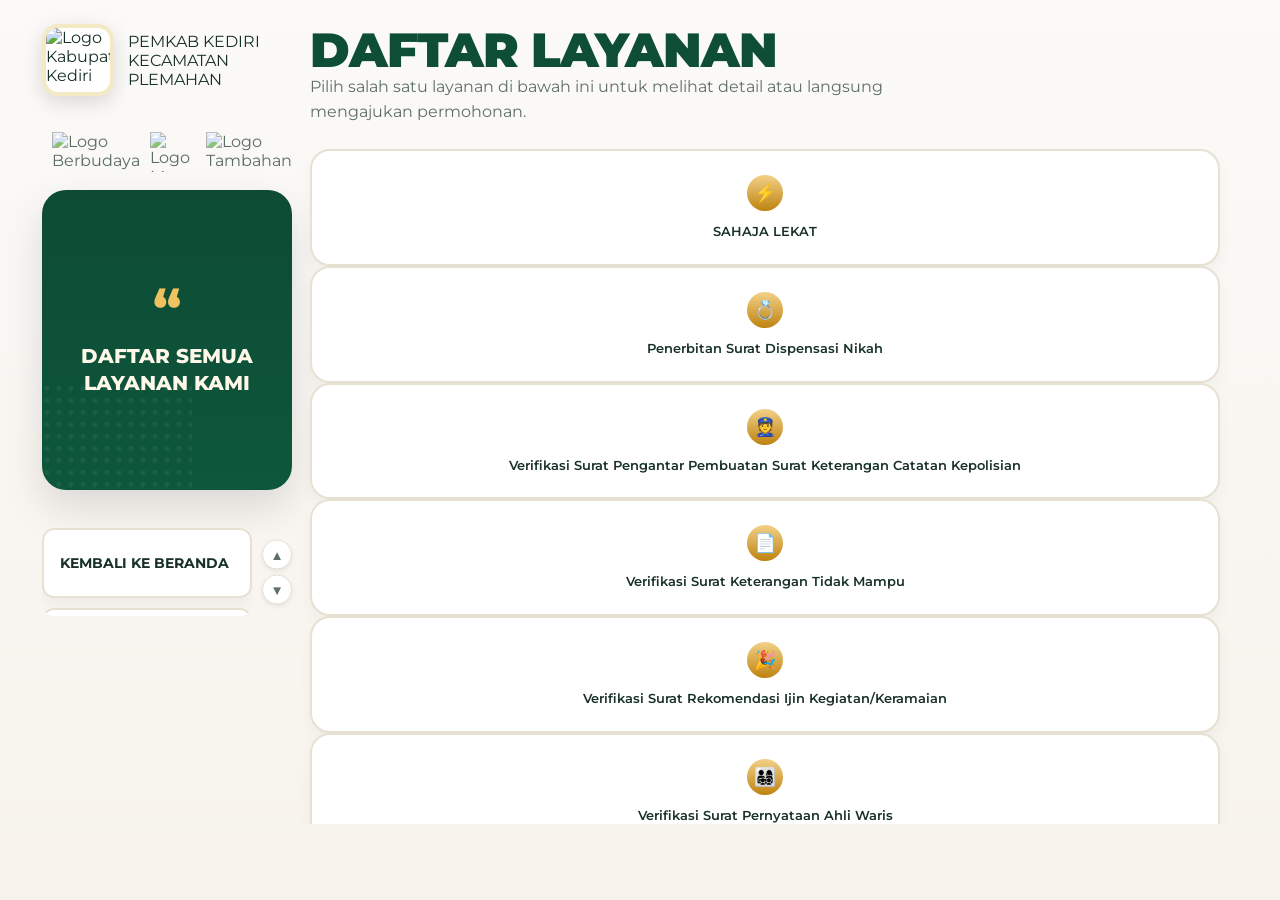
==== layanan.html @ a00125d2 "Add files via upload" ====
<!DOCTYPE html>
<html lang="id">
<head>
  <meta charset="UTF-8">
  <meta name="viewport" content="width=device-width, initial-scale=1.0">
  <title>Daftar Layanan - One Gate Registration</title>
  <link rel="preconnect" href="https://fonts.googleapis.com">
  <link rel="preconnect" href="https://fonts.gstatic.com" crossorigin>
  <link href="https://fonts.googleapis.com/css2?family=Montserrat:wght@400;500;600;700;800;900&display=swap" rel="stylesheet">
  <link rel="stylesheet" href="style.css">
  <script src="https://cdn.tailwindcss.com"></script>
</head>
<body>

<div class="poster">
    <div class="top-wrap" style="grid-template-columns: 250px 1fr; align-items: flex-start;">
        <div class="left-brand" style="min-height: 0;">
            <div class="logo-row">
                <img src="https://pbs.twimg.com/profile_images/1574979399744512003/NeQOapZP_400x400.jpg" alt="Logo Kabupaten Kediri" class="logo-img">
                <div class="brand-stack">
                    <div class="brand-text">
                        <div class="small">PEMKAB KEDIRI</div>
                        <div class="big">KECAMATAN</div>
                        <div class="sub">PLEMAHAN</div>
                    </div>
                </div>
            </div>
            <div class="small-logos-group">
                <img src="https://static.vecteezy.com/system/resources/previews/028/535/743/non_2x/logo-slogan-kediri-berbudaya-free-vector.jpg" alt="Logo Berbudaya" class="logo-img-small">
                <img src="https://www.shutterstock.com/image-vector/vector-logo-mas-bup-kediri-260nw-2300303319.jpg" alt="Logo Mas Bup" class="logo-img-small">
                <img src="https://bpmsph.ditjenpkh.pertanian.go.id/storage/master/img/thumb/BdpGfOw1nsaplseK20250925083312.png" alt="Logo Tambahan" class="logo-img-small">
            </div>
            <div class="left-shape" style="position: relative; top: 0; width: 100%; height: auto; border-radius: 24px; min-height: 300px;">
                <div class="quote-box">
                    <div>
                        <div class="quote">“</div>
                        <h3>DAFTAR SEMUA LAYANAN KAMI</h3>
                    </div>
                </div>
            </div>
             <div class="vertical-slider-container" style="margin-top: 20px;" data-page="layanan">
                <div class="vertical-slider-viewport">
                    <div class="vertical-slider-track">
                        <a href="index.html" class="tab" style="width: 100%; border-radius: 12px;">
                            <span>Kembali ke Beranda</span>
                        </a>
                        <a href="permohonan.html" class="tab" style="width: 100%; border-radius: 12px;">
                            <span>Ajukan Permohonan</span>
                        </a>
                    </div>
                </div>
                <div class="vertical-slider-nav">
                    <button class="v-slide-btn v-slide-up" aria-label="Geser ke atas">▲</button>
                    <button class="v-slide-btn v-slide-down" aria-label="Geser ke bawah">▼</button>
                </div>
            </div>
        </div>
        <div class="main">
            <div class="title-block" style="margin-bottom: 24px;">
                <div class="title" style="font-size: 48px;">
                    Daftar Layanan
                </div>
                <p style="color: var(--muted); max-width: 600px; line-height: 1.6;">
                    Pilih salah satu layanan di bawah ini untuk melihat detail atau langsung mengajukan permohonan.
                </p>
            </div>
            <div class="service-cards-container grid grid-cols-1 md:grid-cols-2 lg:grid-cols-3 xl:grid-cols-4 gap-6">
                <!-- Kartu layanan akan di-generate oleh JavaScript -->
            </div>
        </div>
    </div>
</div>
<script>
    document.addEventListener('DOMContentLoaded', function() {
        const services = [
            "SAHAJA LEKAT", "Penerbitan Surat Dispensasi Nikah", "Verifikasi Surat Pengantar Pembuatan Surat Keterangan Catatan Kepolisian",
            "Verifikasi Surat Keterangan Tidak Mampu", "Verifikasi Surat Rekomendasi Ijin Kegiatan/Keramaian", "Verifikasi Surat Pernyataan Ahli Waris",
            "Verifikasi Surat Keterangan Usaha", "Permohonan Legalisasi Dokumen", "Verifikasi atau Pengesahan Dokumen Lainnya",
            "Pelayanan Konsultasi", "Penerbitan Rekomendasi Pencairan Dana APBDes", "Penerbitan Rekomendasi Rotasi/Pemberhentian/Pengisian/Pelantikan Perangkat Desa",
            "Penerbitan Akta Jual Beli (AJB)/Akta Hibah (AH)/Akta Pembagian Hak Bersama (APHB) oleh Pejabat Pembuat Akta Tanah Sementara (PPATS)",
            "Pendampingan Pembentukan Produk Hukum Desa", "Layanan Pengaduan"
        ];
        const icons = ["⚡️", "💍", "👮", "📄", "🎉", "👨‍👩‍👧‍👦", "📈", "📜", "✅", "💬", "💰", "🔄", "🏡", "⚖️", "📢"];
        const container = document.querySelector('.service-cards-container');
        
        services.forEach((service, index) => {
            const card = document.createElement('a');
            card.href = `permohonan.html?layanan=${encodeURIComponent(service)}`;
            card.className = 'tab';
            card.style.flexDirection = 'column';
            card.style.justifyContent = 'center';
            card.style.textAlign = 'center';
            card.style.gap = '12px';
            card.style.padding = '24px 16px';
            card.innerHTML = `
                <div class="icon" style="margin-bottom: 0;">${icons[index] || '📁'}</div>
                <span style="font-size: 13px; text-transform: none; font-weight: 600;">${service}</span>
            `;
            container.appendChild(card);
        });
    });
</script>
</body>
</html>
---- style.css ----
:root{
  --green-dark:#0f4b35;
  --green:#176b49;
  --green-soft:#2e7d5a;
  --gold:#c7901e;
  --gold-soft:#d8ab49;
  --cream:#f7f5ef;
  --text:#183126;
  --muted:#5f6f67;
  --line:#e7e1d4;
  --white:#ffffff;
  --shadow:0 18px 40px rgba(0,0,0,.12);
}
*{
  box-sizing:border-box;
  margin:0;
  padding:0;
}
body{
  font-family:'Montserrat',sans-serif;
  background:#aeb4bd;
  padding:0;
  color:var(--text);
}
.poster{
  width: 100%;
  height: 100vh;
  background:linear-gradient(180deg,#fbfaf8 0%, #f7f3ec 100%);
  position:relative;
  overflow:hidden;
}
.top-wrap{
  display:grid;
  grid-template-columns:250px 1fr;
  gap:10px;
  padding:24px 42px 0 42px;
  position:relative;
  z-index:2;
}
.left-brand{
  position:relative;
  min-height:530px;
  display: flex;
  flex-direction: column;
  gap: 18px;
}
.logo-row{
  display:flex;
  align-items:center;
  gap:14px;
  flex-wrap: nowrap; /* Pastikan logo utama dan teks tidak terpisah */
  margin-bottom:18px;
}
.logo-img {
  width: 72px;
  height: 72px;
  border-radius: 16px;
  object-fit: cover;
  border: 4px solid #f4e9c5;
  box-shadow: 0 6px 20px rgba(0,0,0,.14);
  background-color: white;
  flex-shrink: 0;
}
.brand-stack {
    display: flex;
    flex-direction: column;
    gap: 8px;
}
.small-logos-group, .main-logos-group {
    display: flex;
    gap: 10px;
    padding-left: 10px; /* Sedikit indentasi agar sejajar dengan teks */
    align-items: center;
}
.logo-img-small {
  height: 40px;
  width: auto;
  object-fit: contain;
  opacity: 0.7;
  transition: all 0.3s ease;
}
.logo-img-small:hover {
  opacity: 1;
  transform: scale(1.1);
}
.left-shape{
  position:relative;
  width:100%;
  height:220px;
  border-radius:24px;
  background:linear-gradient(180deg,#0d4b34 0%, #0d573c 100%);
  box-shadow:var(--shadow);
}
.fake-logo{
  width:72px;
  height:72px;
  border-radius:16px;
  background:
    linear-gradient(135deg,#0f5b3e 0%,#2b8c64 65%,#d1a035 66%,#f0c25c 100%);
  border:4px solid #f4e9c5;
  box-shadow:0 6px 20px rgba(0,0,0,.14);
  position:relative;
  flex:0 0 auto;
}
.fake-logo:before{
  content:"";
  position:absolute;
  inset:12px;
  border-radius:50%;
  background:#fff9e8;
  border:3px solid #1c5f48;
}
.left-shape:after{
  content:"";
  position:absolute;
  bottom:-10px;
  left:-10px;
  width:160px;
  height:120px;
  background:
    radial-gradient(circle at 25% 70%, rgba(255,255,255,.08) 0 2px, transparent 3px) 0 0/12px 12px;
  opacity:.7;
}
.quote-box{
  position:absolute;
  inset:0;
  display:flex;
  align-items:center;
  justify-content:center;
  text-align:center;
  padding:36px 28px;
  color:#fff8e9;
}
.quote-box .quote{
  font-size:52px;
  color:#efc15f;
  line-height:1;
  font-weight:800;
}
.quote-box h3{
  margin-top:8px;
  font-size:20px;
  line-height:1.35;
  font-weight:800;
  text-transform:uppercase;
}
.quote-box h3 span{
  color:#f0bf4d;
}
.leaf{
  position:absolute;
  left:18px;
  bottom:22px;
  width:98px;
  height:70px;
  opacity:.12;
}
.leaf:before,
.leaf:after{
  content:"";
  position:absolute;
  background:#b8d1be;
  border-radius:100% 0 100% 0;
  transform:rotate(-18deg);
}
.leaf:before{
  width:55px;
  height:28px;
  left:6px;
  top:28px;
}
.leaf:after{
  width:72px;
  height:34px;
  left:28px;
  top:10px;
}
.main{
  position:relative;
  padding-left:8px;
  /* Menambahkan scroll untuk konten yang panjang */
  max-height: calc(100vh - 100px); /* Sesuaikan dengan tinggi bottom-bar */
  overflow-y: auto;
  padding-right: 18px; /* Ruang untuk scrollbar */
  padding-bottom: 24px;
}
.main { min-width: 0; overflow-x: hidden; } /* Ensure main can shrink and prevent horizontal overflow */
.service-tabs{
  display:flex;
  gap:10px;
  flex-wrap:wrap;
  margin-top:22px;
  margin-bottom:20px;
}
.tab{
  width: auto;
  min-height: 70px;
  background: var(--white);
  border: 2px solid var(--line);
  border-radius: 20px;
  display:flex;
  flex-direction: row;
  align-items:center;
  justify-content: flex-start;
  text-align: left;
  padding: 16px;
  gap: 14px;
  box-shadow: 0 8px 16px rgba(0,0,0,.04);
  text-decoration: none;
  transition: all .3s ease;
}
.tab:hover {
    transform: translateY(-4px);
    box-shadow: 0 12px 24px rgba(0,0,0,.08);
    border-color: var(--gold);
}
.tab .icon{
  width:36px;
  height:36px;
  border-radius:50%;
  background:linear-gradient(180deg,#f2d188,#bf8310);
  color:#fff;
  font-size:18px;
  display:flex;
  align-items:center;
  justify-content:center;
  margin-bottom: 0;
  font-weight:800;
  flex-shrink: 0;
}
.tab span{
  font-size:14px;
  line-height:1.3;
  font-weight:700;
  color:var(--text);
  text-transform:uppercase;
  white-space: normal; /* Allow text to wrap */
  word-break: break-word; /* Break long words if necessary */
}
.hero{
  display:grid;
  grid-template-columns:1.05fr .95fr;
  gap:18px;
  align-items:end;
  position:relative;
}
.title-block{
  padding-top:4px;
}
.title{
  font-weight:900;
  text-transform:uppercase;
  line-height:.95;
  letter-spacing:-1px;
  color:#0e4e36;
  font-size:66px;
}
.title .gold{
  color:var(--gold);
}
.sub-badge{
  display:inline-block;
  margin-top:12px;
  background:#1b6a48;
  color:#fff;
  font-size:20px;
  font-weight:800;
  padding:10px 18px;
  border-radius:999px;
  text-transform:uppercase;
  box-shadow:0 8px 18px rgba(19,90,58,.2);
}
.benefits{
  margin-top:22px;
  display:flex;
  gap:18px;
  flex-wrap:wrap;
}
.benefit{
  display:flex;
  flex-direction:column;
  align-items:center;
  gap:8px;
  width:110px;
  text-align:center;
  color:#234535;
  font-size:12px;
  font-weight:700;
  text-transform:uppercase;
}
.benefit .circle{
  width:64px;
  height:64px;
  border-radius:50%;
  background:#fff;
  border:2px solid #e7e3db;
  box-shadow:0 8px 18px rgba(0,0,0,.05);
  display:flex;
  align-items:center;
  justify-content:center;
  font-size:28px;
  color:#195e41;
}
.visual{
  position:relative;
  min-height:430px;
}
.top-right-badge{
  position:absolute;
  right:4px;
  top:-2px;
  display:flex;
  align-items:center;
  gap:12px;
  z-index:3;
}
.home-logo{
  width:58px;
  height:46px;
  position:relative;
  flex:0 0 auto;
}
.home-logo:before{
  content:"";
  position:absolute;
  inset:0;
  background:#254f80;
  clip-path:polygon(50% 0, 100% 38%, 100% 100%, 0 100%, 0 38%);
  border-radius:6px;
}
.home-logo:after{
  content:"";
  position:absolute;
  left:10px;
  top:14px;
  width:38px;
  height:24px;
  background:
    radial-gradient(circle at 8px 12px,#2f7c5d 0 4px,transparent 5px),
    radial-gradient(circle at 19px 12px,#c79a2d 0 4px,transparent 5px),
    radial-gradient(circle at 30px 12px,#5a7dc8 0 4px,transparent 5px),
    linear-gradient(#ffffff,#ffffff);
  background-size:auto;
  background-repeat:no-repeat;
  border-radius:4px;
}
.top-right-badge .text{
  font-size:14px;
  line-height:1.2;
  font-weight:800;
  color:#26402f;
  text-transform:uppercase;
  max-width:220px;
}
.building{
  position:absolute;
  right:10px;
  top:60px;
  width:420px;
  height:265px;
  background:
    linear-gradient(180deg, rgba(170,210,245,.65), rgba(255,255,255,0) 30%),
    linear-gradient(180deg,#dfe4e8 0%, #f6f7f8 100%);
  border-radius:22px;
  overflow:hidden;
  box-shadow:var(--shadow);
}
.building .sky{
  position:absolute;
  inset:0 0 45% 0;
  background:
    radial-gradient(circle at 30% 30%, rgba(255,255,255,.95) 0 18%, transparent 19%),
    radial-gradient(circle at 52% 24%, rgba(255,255,255,.9) 0 16%, transparent 17%),
    radial-gradient(circle at 62% 34%, rgba(255,255,255,.92) 0 14%, transparent 15%),
    linear-gradient(180deg,#bfe0ff 0%, #e6f1fb 100%);
}
.building .roof{
  position:absolute;
  left:116px;
  top:50px;
  width:255px;
  height:62px;
  background:#34363a;
  clip-path:polygon(0 100%, 10% 20%, 84% 20%, 100% 100%);
  transform:skewX(-14deg);
}
.building .roof.small{
  left:72px;
  top:92px;
  width:88px;
  height:50px;
  transform:skewX(-10deg);
}
.building .base{
  position:absolute;
  left:78px;
  bottom:28px;
  width:290px;
  height:145px;
  background:linear-gradient(90deg,#d8d7d2 0%, #f4f4f2 22%, #d9d9d4 42%, #f2f2f0 60%, #d6d6d1 100%);
  border-radius:3px 3px 10px 10px;
  box-shadow:inset 0 -14px 18px rgba(0,0,0,.06);
}
.building .entrance{
  position:absolute;
  left:172px;
  bottom:28px;
  width:88px;
  height:104px;
  background:linear-gradient(180deg,#2b3c46 0%, #132027 100%);
  border:4px solid #5d6b75;
  border-bottom:0;
}
.building .door-lines{
  position:absolute;
  inset:10px;
  background:
    linear-gradient(90deg, transparent 0 47%, rgba(194,240,255,.8) 47% 49%, transparent 49% 100%),
    linear-gradient(180deg, rgba(130,205,230,.45), rgba(30,58,70,.08));
}
.building .sign{
  position:absolute;
  left:112px;
  top:106px;
  width:186px;
  color:#fff;
  text-align:center;
  font-weight:800;
  font-size:16px;
  line-height:1.2;
  text-transform:uppercase;
  text-shadow:0 2px 6px rgba(0,0,0,.25);
  letter-spacing:.4px;
}
.building .pillar{
  position:absolute;
  bottom:28px;
  width:18px;
  height:126px;
  background:linear-gradient(180deg,#e7e6e2,#c8c8c5);
}
.building .pillar.p1{ left:126px; }
.building .pillar.p2{ left:300px; }
.building .bush{
  position:absolute;
  bottom:18px;
  width:52px;
  height:72px;
  background:
    radial-gradient(circle at 50% 20%, #6aa347 0 26%, transparent 27%),
    radial-gradient(circle at 30% 40%, #4f8634 0 24%, transparent 25%),
    radial-gradient(circle at 68% 46%, #5c943d 0 24%, transparent 25%),
    radial-gradient(circle at 48% 68%, #4a7c31 0 28%, transparent 29%);
}
.building .bush.b1{ left:24px; }
.building .bush.b2{ right:20px; }
.device-wrap{
  position:absolute;
  right:-6px;
  bottom:-10px;
  width:450px;
  height:210px;
  z-index:3;
}
.laptop{
  position:absolute;
  right:52px;
  bottom:0;
  width:330px;
  height:180px;
}
.laptop .screen{
  width:100%;
  height:154px;
  border:8px solid #434343;
  border-bottom:12px solid #3b3b3b;
  border-radius:10px 10px 4px 4px;
  background:#fff;
  overflow:hidden;
  box-shadow:0 18px 28px rgba(0,0,0,.18);
  display:grid;
  grid-template-columns:68px 1fr;
}
.sidebar{
  background:#0f5b3f;
  color:#fff;
  padding:10px 8px;
  font-size:8px;
}
.sidebar .slogo{
  width:38px;
  height:14px;
  border-radius:3px;
  background:#f1f6ef;
  margin-bottom:8px;
}
.sidebar ul{
  list-style:none;
  display:flex;
  flex-direction:column;
  gap:7px;
  margin-top:8px;
}
.sidebar li{
  opacity:.9;
}
.dashboard{
  padding:10px 12px;
  background:#fff;
}
.dash-title{
  font-size:8px;
  font-weight:800;
  color:#2b4236;
  text-transform:uppercase;
  margin-bottom:6px;
}
.stats{
  display:grid;
  grid-template-columns:repeat(4,1fr);
  gap:8px;
  margin-bottom:10px;
}
.stat{
  background:#f7f8f9;
  border:1px solid #edf0f2;
  border-radius:6px;
  padding:6px;
}
.stat .num{
  font-size:18px;
  font-weight:800;
  color:#183a2c;
  line-height:1.1;
}
.stat .lbl{
  font-size:8px;
  color:#7a8980;
  margin-top:3px;
}
.content-mini{
  display:grid;
  grid-template-columns:1fr 120px;
  gap:10px;
}
.chart{
  height:68px;
  border:1px solid #eef1f3;
  border-radius:6px;
  background:
    linear-gradient(180deg,transparent 0 90%, #eef1f3 90% 100%),
    linear-gradient(90deg,transparent 0 24%, #eef1f3 24% 25%, transparent 25% 49%, #eef1f3 49% 50%, transparent 50% 74%, #eef1f3 74% 75%, transparent 75% 100%);
  position:relative;
  overflow:hidden;
}
.chart svg{
  position:absolute;
  inset:8px;
  width:calc(100% - 16px);
  height:calc(100% - 16px);
}
.list-mini{
  border:1px solid #eef1f3;
  border-radius:6px;
  padding:6px;
  font-size:7px;
  color:#5f6e66;
  line-height:1.55;
}
.laptop .base{
  width:360px;
  height:18px;
  background:linear-gradient(180deg,#bfc2c8 0%, #93969c 100%);
  border-radius:0 0 90px 90px;
  margin-left:-15px;
  box-shadow:0 10px 20px rgba(0,0,0,.15);
}
.phone{
  position:absolute;
  right:0;
  bottom:6px;
  width:105px;
  height:188px;
  border:7px solid #1f1f1f;
  border-radius:22px;
  background:#fff;
  box-shadow:0 16px 30px rgba(0,0,0,.22);
  overflow:hidden;
}
.phone:before{
  content:"";
  position:absolute;
  top:8px;
  left:50%;
  transform:translateX(-50%);
  width:34px;
  height:5px;
  background:#2c2c2c;
  border-radius:999px;
  z-index:2;
}
.phone .app{
  position:absolute;
  inset:16px 8px 8px 8px;
  background:#fff;
  overflow:hidden;
}
.phone .app h5{
  font-size:7px;
  font-weight:800;
  text-transform:uppercase;
  color:#223d31;
  line-height:1.25;
  margin-bottom:8px;
}
.menu-item{
  display:flex;
  align-items:center;
  gap:7px;
  padding:6px 0;
  border-bottom:1px solid #eef1f2;
  font-size:7px;
  color:#30493d;
  font-weight:700;
}
.dot{
  width:14px;
  height:14px;
  border-radius:4px;
  background:#1d7a54;
  color:#fff;
  display:flex;
  align-items:center;
  justify-content:center;
  font-size:8px;
}
.people{
  display:flex;
  gap:28px;
  margin:18px 0 22px 0;
  align-items:center;
  flex-wrap:wrap;
}
.person{
  display:flex;
  align-items:center;
  gap:12px;
  position:relative;
}
.person + .person:before{
  content:"";
  position:absolute;
  left:-14px;
  top:7px;
  width:1px;
  height:50px;
  background:#c8b081;
}
.avatar{
  width:48px;
  height:48px;
  border-radius:50%;
  background:
    radial-gradient(circle at 50% 32%, #fff 0 9px, transparent 10px),
    radial-gradient(circle at 50% 78%, #fff 0 14px, transparent 15px),
    linear-gradient(180deg,#d8af58,#a66f00);
  flex:0 0 auto;
  box-shadow:0 8px 16px rgba(0,0,0,.08);
}
.person small{
  display:block;
  color:#495b52;
  font-size:11px;
  font-weight:700;
  text-transform:uppercase;
  margin-bottom:2px;
}
.person strong{
  display:block;
  font-size:20px;
  color:#23392f;
  font-weight:800;
  line-height:1.2;
  text-transform:uppercase;
}
.bottom-bar{
  background: var(--green-dark);
  padding: 18px 24px;
  display:grid;
  grid-template-columns:repeat(6, 1fr) auto;
  gap: 20px;
  align-items:stretch;
  color:#fff;
  position:relative;
  z-index:2;
}
.value{
  display:flex;
  align-items:flex-start;
  gap:10px;
  min-width:0;
  position: relative;
}
.value + .value:before {
    content: '';
    position: absolute;
    left: -10px;
    top: 50%;
    transform: translateY(-50%);
    width: 1px;
    height: 36px;
    background-color: rgba(255,255,255,0.15);
}
.value-icon{
  width:34px;
  height:34px;
  border-radius:50%;
  background:rgba(255,255,255,.1);
  border:1px solid rgba(255,255,255,.2);
  display:flex;
  align-items:center;
  justify-content:center;
  font-size:16px;
  flex:0 0 auto;
}
.value strong{
  display:block;
  font-size:13px;
  text-transform:uppercase;
  margin-bottom:2px;
  font-weight: 700;
}
.value span{
  display:block;
  font-size:10px;
  line-height:1.25;
  color:var(--cream);
  opacity:.8;
}
.prime{
  display:flex;
  align-items:center;
  justify-content:center;
  flex-direction:column;
  text-align:center;
  color:#fff8e8;
  padding-left: 20px;
  border-left: 1px solid rgba(255,255,255,0.15);
}
.prime .script{
  font-size:22px;
  font-style:italic;
  font-weight:700;
  line-height:1;
  margin-bottom:4px;
}
.prime .mini{
  font-size:13px;
  font-weight:600;
  line-height:1.2;
}
@media (max-width: 1100px){
  .poster{
    min-height:auto;
  }
  .top-wrap{
    grid-template-columns:1fr;
    padding: 24px;
  }
  .left-brand {
    min-height:auto;
  }
  .left-shape{
    position:relative;
    top:0;
    width:100%;
    height:220px;
    border-radius:24px;
  }
  .hero{
    grid-template-columns:1fr;
  }
  .visual{
    min-height:420px;
  }
  .title{
    font-size:48px;
  }
  .sub-badge{
    font-size:16px;
  }
  .main {
    padding-right: 12px; /* Adjust padding for smaller screens */
  }
  .service-tabs {
    grid-template-columns: repeat(auto-fill, minmax(180px, 1fr)); /* Allow smaller cards */
    gap: 15px; /* Adjust gap */
  }
  .tab span {
    font-size: 10px; /* Smaller font for smaller cards */
  }
}

@media (max-width: 768px) {
  .bottom-bar{
    grid-template-columns:repeat(auto-fit, minmax(200px, 1fr));
  }
  .prime{
    grid-column:1 / -1;
    padding-top: 10px;
  }
}

/* === GAYA UNTUK FORMULIR & TABEL (PERMOHONAN.HTML) === */

/* Gaya Tab Navigasi */
.form-tabs button {
    transition: all 0.3s ease;
    padding-bottom: 1rem;
    border-bottom-width: 3px;
    font-weight: 700;
    width: 50%;
}
.form-tabs button.active {
    color: var(--green-dark);
    border-color: var(--green-dark);
}
.form-tabs button:not(.active) {
    color: var(--muted);
    border-color: transparent;
}
.form-tabs button:not(.active):hover {
    color: var(--text);
    border-color: var(--line);
}

/* Gaya Input Form */
.form-input {
    background-color: var(--cream);
    border: 2px solid var(--line);
    border-radius: 0.75rem;
    padding: 0.75rem 1rem;
    transition: all 0.2s ease-in-out;
    width: 100%;
    font-weight: 500;
}
.form-input:focus {
    background-color: var(--white);
    border-color: var(--gold-soft);
    box-shadow: 0 0 0 3px rgba(216, 171, 73, 0.3);
    outline: none;
}

/* Gaya Tombol Utama */
.btn-primary {
    background: linear-gradient(45deg, var(--green), var(--green-soft));
    color: white;
    font-weight: bold;
    padding: 1rem;
    border-radius: 0.75rem;
    width: 100%;
    transition: all 0.3s ease;
    box-shadow: 0 4px 15px -5px rgba(23, 107, 73, 0.6);
    border: none;
    cursor: pointer;
}
.btn-primary:hover {
    transform: translateY(-2px);
    box-shadow: 0 7px 20px -5px rgba(23, 107, 73, 0.7);
}

/* Zebra-striping untuk tabel */
.data-table tbody tr:nth-child(even) {
    background-color: #fcfbfa;
}

/* Animasi tombol aksi di tabel */
.table-action-btn {
    transition: transform 0.2s ease, color 0.2s ease;
}
.table-action-btn:hover {
    transform: scale(1.2);
}

/* Tombol Kembali ke Atas */
.back-to-top {
    position: fixed;
    bottom: 25px;
    right: 25px;
    background: var(--green);
    color: white;
    width: 50px;
    height: 50px;
    border-radius: 50%;
    display: flex;
    align-items: center;
    justify-content: center;
    font-size: 24px;
    text-decoration: none;
    box-shadow: 0 4px 10px rgba(0,0,0,0.2);
    opacity: 0;
    visibility: hidden;
    transform: translateY(20px);
    transition: opacity 0.3s, visibility 0.3s, transform 0.3s;
    z-index: 1000;
}
.back-to-top.visible {
    opacity: 1;
    visibility: visible;
    transform: translateY(0);
}

/* Animasi untuk baris tabel baru */
@keyframes fadeInRow {
    from { opacity: 0; transform: scale(0.98); }
    to { opacity: 1; transform: scale(1); }
}
.animate-fade-in-row {
    animation: fadeInRow 0.4s ease-out forwards;
}

/* === ANIMASI HALAMAN UTAMA === */
@keyframes slideInUp {
    from {
        opacity: 0;
        transform: translateY(40px);
    }
    to {
        opacity: 1;
        transform: translateY(0);
    }
}

@keyframes slideInRight {
    from {
        opacity: 0;
        transform: translateX(40px);
    }
    to {
        opacity: 1;
        transform: translateX(0);
    }
}

.anim-load {
    opacity: 0; /* Sembunyikan elemen sebelum animasi */
}

/* === LOADER UNTUK GRAFIK === */
.chart-loader {
    position: absolute;
    top: 50%;
    left: 50%;
    width: 50px;
    height: 50px;
    border: 5px solid var(--line);
    border-top-color: var(--green);
    border-radius: 50%;
    transform: translate(-50%, -50%); /* Memusatkan loader */
    animation: spin 1s linear infinite;
    display: none; /* Sembunyikan secara default */
    z-index: 10;
}

.chart-loader.visible {
    display: block;
}

@keyframes spin {
    to {
        transform: rotate(360deg);
    }
}

/* === ANIMASI SLIDER VERTIKAL UNTUK TOMBOL NAVIGASI === */
.vertical-slider-container {    
    position: relative;
    padding-right: 40px; /* Ruang untuk tombol navigasi */
}

.vertical-slider-viewport {
    height: 88px; /* Tinggi untuk satu tombol + margin */
    overflow: hidden;
    position: relative;
    border-radius: 12px;
}

.vertical-slider-track {
    position: absolute;
    top: 0;
    left: 0;
    width: 100%;
    transition: transform 0.5s ease-in-out;
}

.vertical-slider-track .tab {
    margin-bottom: 10px; /* Jarak antar tombol */
}

.vertical-slider-nav {
    position: absolute;
    top: 50%;
    right: 0;
    transform: translateY(-50%);
    display: flex;
    flex-direction: column;
    gap: 5px;
}

.v-slide-btn {
    width: 30px;
    height: 30px;
    border-radius: 50%;
    background: var(--white);
    border: 1px solid var(--line);
    box-shadow: 0 2px 5px rgba(0,0,0,0.08);
    cursor: pointer;
    color: var(--muted);
    transition: all 0.2s ease;
}
.v-slide-btn:hover {
    background: var(--cream);
    color: var(--text);
}
.v-slide-btn:disabled {
    opacity: 0.4;
    cursor: not-allowed;
}
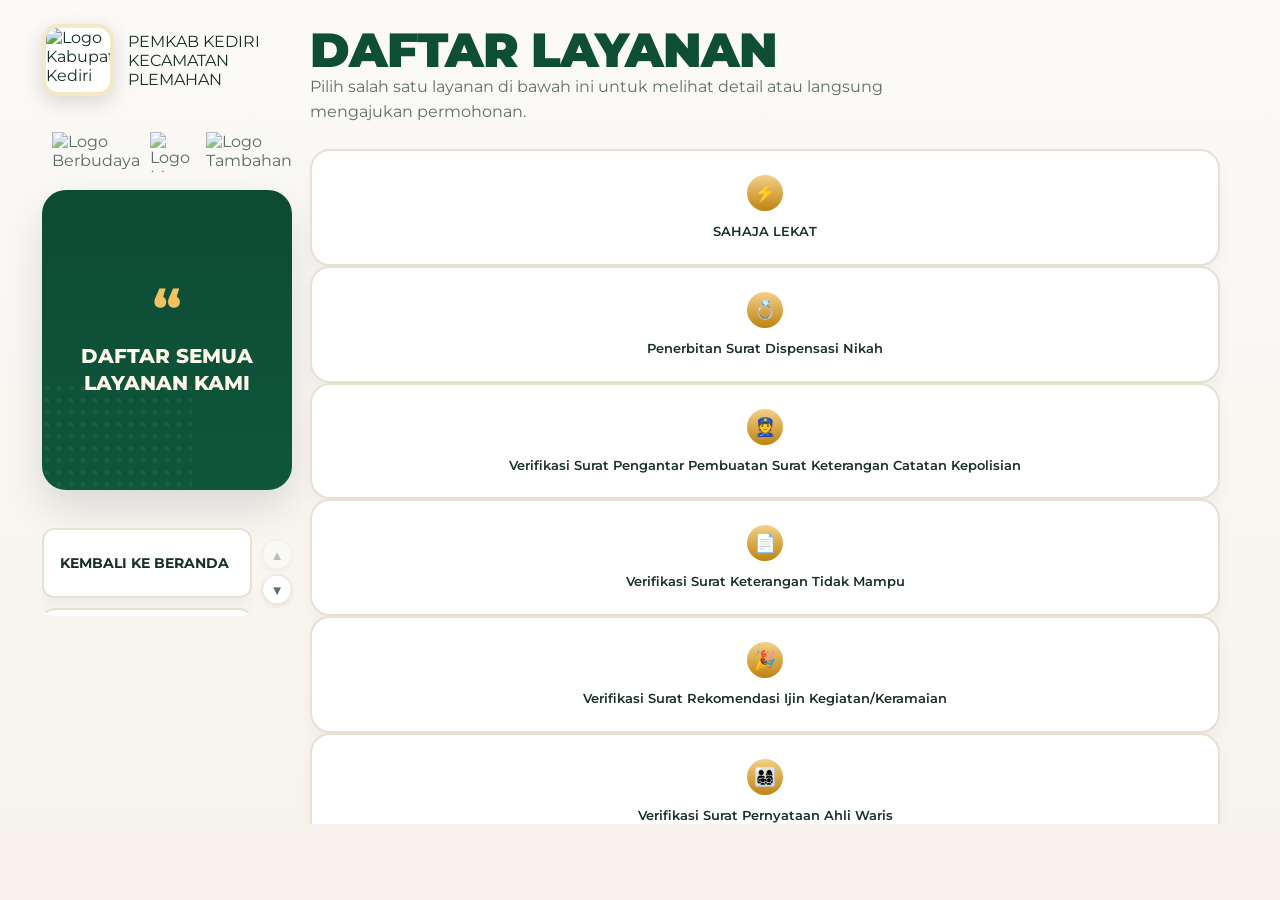
==== commit e661b33a: "Fix HTML structure and add missing elements" ====
--- a/layanan.html
+++ b/layanan.html
@@ -100,5 +100,6 @@
         });
     });
 </script>
+<script src="script.js"></script>
 </body>
-</html>+</html>
